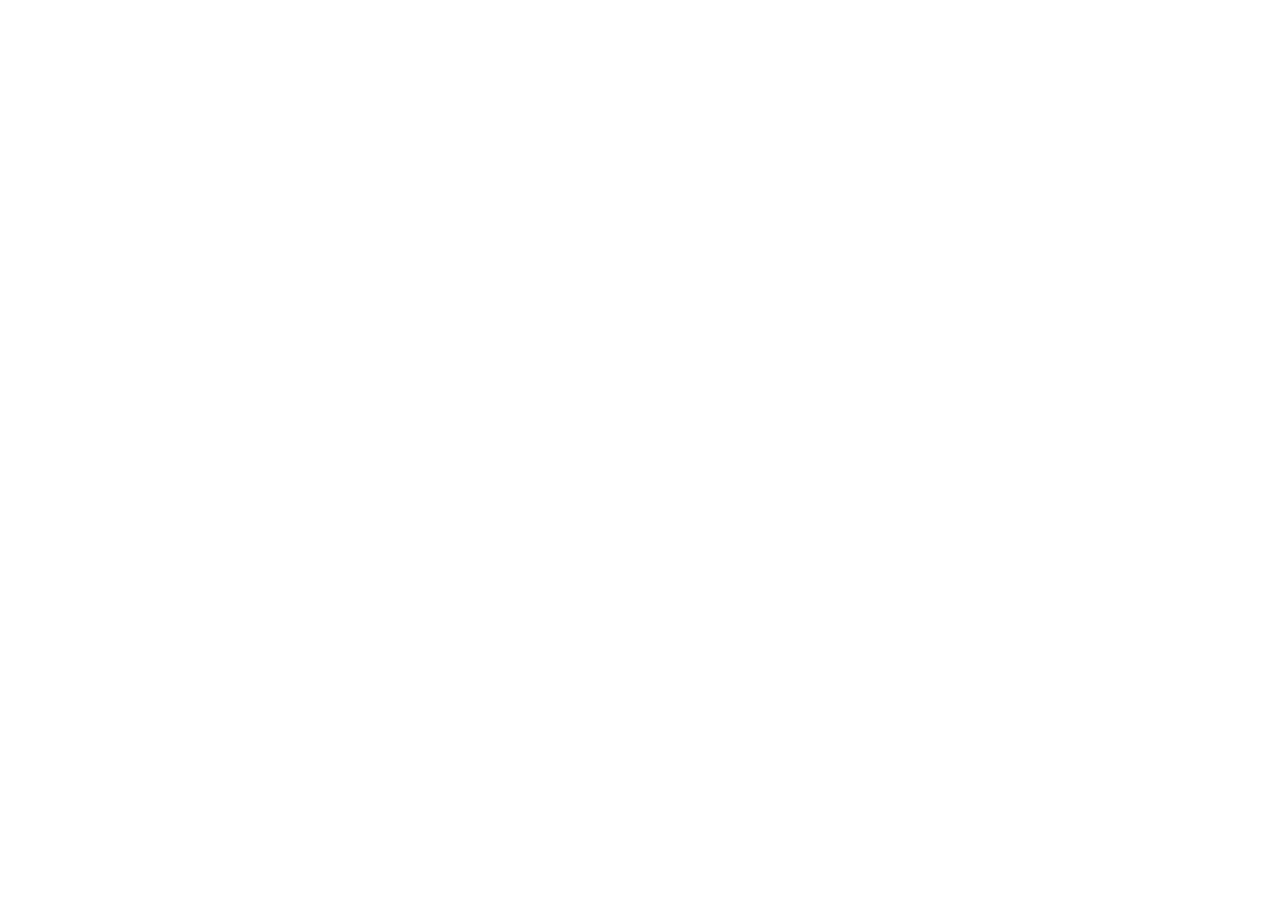
==== notes.html @ d9231bce "upload" ====
<!DOCTYPE html>
<html lang="en">
<head>
    <meta charset="UTF-8">
    <meta name="viewport" content="width=device-width, initial-scale=1.0">
    <title>Document</title>
    <link rel="stylesheet" href="global.css">
    <link rel="stylesheet" href="notes.css">
</head>
<body>
    
</body>
</html>
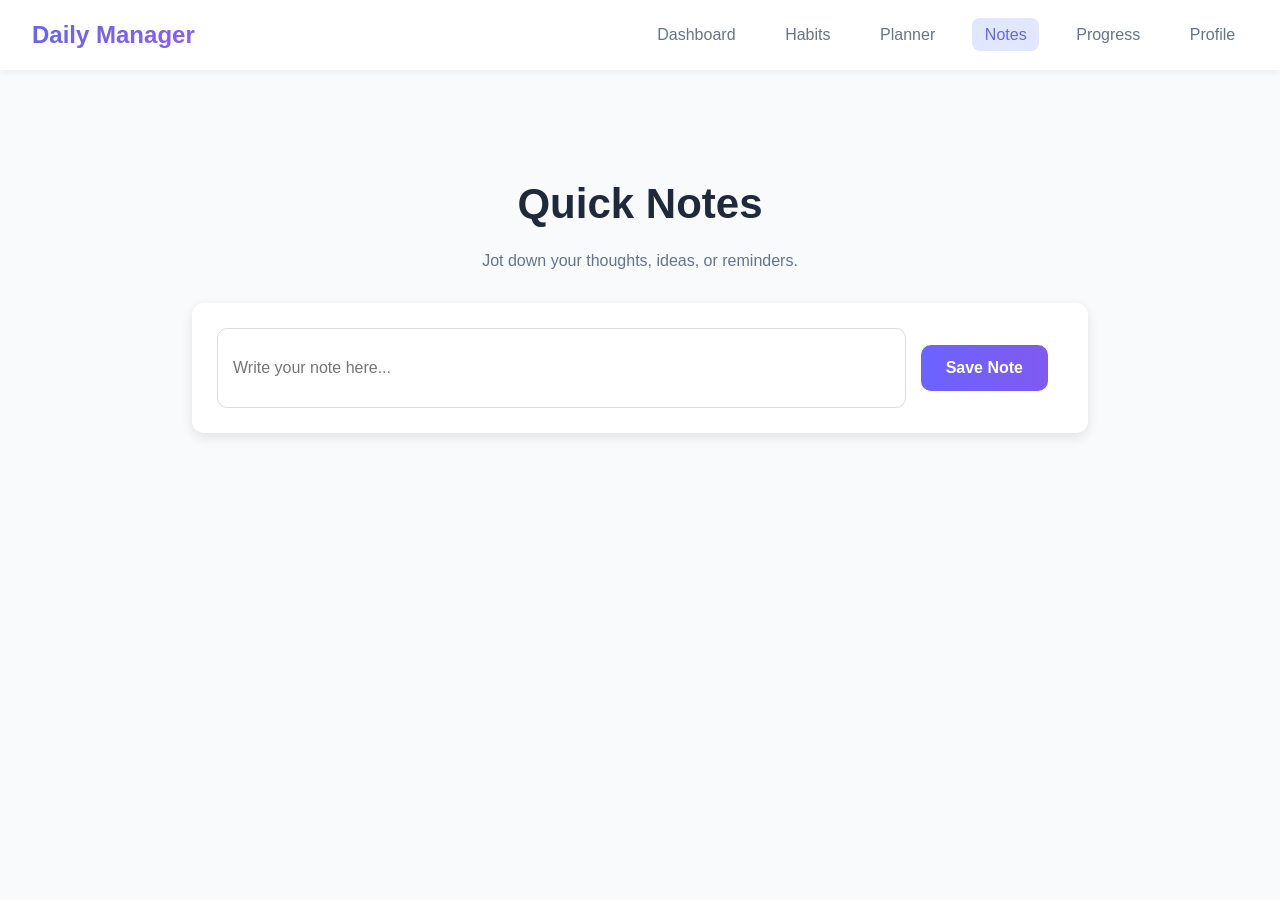
==== commit f29e1d59: "upadate" ====
--- a/notes.html
+++ b/notes.html
@@ -2,12 +2,41 @@
 <html lang="en">
 <head>
     <meta charset="UTF-8">
-    <meta name="viewport" content="width=device-width, initial-scale=1.0">
-    <title>Document</title>
-    <link rel="stylesheet" href="global.css">
-    <link rel="stylesheet" href="notes.css">
+    <title>Quick Notes</title>
+    <link rel="stylesheet" href="css/notes.css">
+    <link rel="stylesheet" href="css/global.css">
 </head>
 <body>
-    
+    <nav class="navbar">
+        <div class="logo">Daily Manager</div>
+        <ul class="nav-links">
+            <li><a href="index.html">Dashboard</a></li>
+            <li><a href="habits.html">Habits</a></li>
+            <li><a href="planner.html">Planner</a></li>
+            <li><a href="notes.html">Notes</a></li>
+            <li><a href="progress.html">Progress</a></li>
+            <li><a href="profile.html">Profile</a></li>
+        </ul>
+    </nav>
+
+
+    <section class="notes-section">
+        <h1>Quick Notes</h1>
+        <p>Jot down your thoughts, ideas, or reminders.</p>
+
+        <div class="notes-box">
+            <input id="notes-input" placeholder="Write your note here..."></input>
+            <button id="btn">Save Note</button>
+           <br>
+               
+        </div>
+      
+       <ul  class="item-list" id="notes-list" >
+
+            </ul>
+    </section>
+
+    <script src="javascript/notes.js"></script>
+    <script src="javascript/global.js"></script>
 </body>
 </html>
--- a/css/notes.css
+++ b/css/notes.css
@@ -0,0 +1,107 @@
+
+.notes-section {
+    text-align: center;
+    margin-top: 100px;
+}
+
+
+.notes-section h1 {
+    font-size: 42px;
+    color: #1e293b;
+    margin-bottom: 10px;
+}
+
+
+.notes-section p {
+    color: #64748b;
+    margin-bottom: 30px;
+}
+
+
+.notes-box {
+    width: 70%;
+    margin: auto;
+    background: white;
+    padding: 25px;
+    border-radius: 12px;
+    display: flex;
+    gap: 15px;
+    align-items: center;
+    box-shadow: 0 4px 12px rgba(0,0,0,0.1);
+}
+
+.notes-box input {
+    flex: 1;
+    padding: 15px;
+    height: 80px;
+    border-radius: 10px;
+    border: 1px solid #ddd;
+    font-size: 16px;
+    resize: none;
+}
+
+.notes-box button {
+    padding: 14px 25px;
+    background: linear-gradient(to right, #6c63ff, #7f5af0);
+    color: white;
+    border: none;
+    border-radius: 10px;
+    font-size: 16px;
+    cursor: pointer;
+}
+
+.notes-box button:hover {
+    opacity: 0.9;
+} 
+
+
+/* Habit Lists */
+.item-list {
+    list-style: none;
+    display: flex;
+    flex-direction: column;
+    gap: 1rem;
+}
+
+.list-item {
+    display: flex;
+    justify-content: space-between;
+    align-items: center;
+    padding: 1rem;
+    background: var(--card-bg);
+    border: 1px solid var(--border-color);
+    border-radius: var(--radius);
+    transition: var(--transition);
+}
+
+.list-item:hover {
+    background-color: #f1f5f9;
+}
+
+.list-item.completed {
+    opacity: 0.7;
+    background-color: #f8fafc;
+}
+
+.list-item.completed span {
+    text-decoration: line-through;
+    color: var(--text-muted);
+}
+
+.item-left {
+    display: flex;
+    align-items: center;
+    gap: 1rem;
+}
+
+input[type="checkbox"] {
+    width: 1.2rem;
+    height: 1.2rem;
+    accent-color: var(--primary);
+    cursor: pointer;
+}
+
+.item-list{
+     width: 70%;
+    margin-left: 230px;
+}
--- a/css/global.css
+++ b/css/global.css
@@ -0,0 +1,181 @@
+@import url('https://fonts.googleapis.com/css2?family=Outfit:wght@300;400;500;600;700&display=swap');
+
+:root {
+    /* Define primary colors and theme variables */
+    --primary: #6366f1;
+    --primary-hover: #4f46e5;
+    --secondary: #8b5cf6;
+    --bg-color: #f8fafc;
+    --text-color: #0f172a;
+    --text-muted: #64748b;
+    --card-bg: #ffffff;
+    --card-shadow: 0 10px 15px -3px rgba(0, 0, 0, 0.05), 0 4px 6px -2px rgba(0, 0, 0, 0.025);
+    --border-color: #e2e8f0;
+    --success: #10b981;
+    --danger: #ef4444;
+    --radius: 12px;
+    --transition: 0.3s ease;
+}
+
+* {
+    margin: 0;
+    padding: 0;
+    box-sizing: border-box;
+}
+
+body {
+    font-family: 'Outfit', sans-serif;
+    background-color: var(--bg-color);
+    color: var(--text-color);
+    line-height: 1.6;
+    display: flex;
+    flex-direction: column;
+    min-height: 100vh;
+}
+
+/* Navbar Styling */
+.navbar {
+    background: var(--card-bg);
+    padding: 1rem 2rem;
+    display: flex;
+    justify-content: space-between;
+    align-items: center;
+    box-shadow: 0 4px 6px -1px rgba(0, 0, 0, 0.05);
+    position: sticky;
+    top: 0;
+    z-index: 100;
+}
+
+.navbar .logo {
+    font-size: 1.5rem;
+    font-weight: 700;
+    background: linear-gradient(135deg, var(--primary), var(--secondary));
+    -webkit-background-clip: text;
+    -webkit-text-fill-color: transparent;
+}
+
+.nav-links {
+    list-style: none;
+    display: flex;
+    gap: 1.5rem;
+}
+
+.nav-links a {
+    text-decoration: none;
+    color: var(--text-muted);
+    font-weight: 500;
+    transition: var(--transition);
+    padding: 0.5rem 0.8rem;
+    border-radius: 8px;
+}
+
+.nav-links a:hover,
+.nav-links a.active {
+    color: var(--primary);
+    background-color: #e0e7ff;
+}
+
+/* Main Layout */
+.container {
+    flex: 1;
+    width: 100%;
+    max-width: 1000px;
+    margin: 2rem auto;
+    padding: 0 1.5rem;
+}
+
+/* Page Header */
+.page-header {
+    margin-bottom: 2rem;
+    text-align: center;
+}
+
+.page-header h1 {
+    font-size: 2.5rem;
+    margin-bottom: 0.5rem;
+    color: var(--text-color);
+}
+
+.page-header p {
+    color: var(--text-muted);
+    font-size: 1.1rem;
+}
+
+/* Card Styling */
+.card {
+    background: var(--card-bg);
+    border-radius: var(--radius);
+    padding: 1.5rem;
+    box-shadow: var(--card-shadow);
+    transition: var(--transition);
+    border: 1px solid var(--border-color);
+}
+
+.card:hover {
+    transform: translateY(-5px);
+    box-shadow: 0 20px 25px -5px rgba(0, 0, 0, 0.1), 0 10px 10px -5px rgba(0, 0, 0, 0.04);
+}
+
+/* Global Forms & Inputs */
+.input-group {
+    display: flex;
+    gap: 1rem;
+    margin-bottom: 2rem;
+    flex-wrap: wrap;
+}
+
+input[type="text"],
+input[type="time"],
+textarea {
+    flex: 1;
+    padding: 0.8rem 1rem;
+    border: 2px solid var(--border-color);
+    border-radius: 8px;
+    font-family: inherit;
+    font-size: 1rem;
+    transition: var(--transition);
+    outline: none;
+}
+
+input[type="text"]:focus,
+input[type="time"]:focus,
+textarea:focus {
+    border-color: var(--primary);
+    box-shadow: 0 0 0 3px rgba(99, 102, 241, 0.2);
+}
+
+button {
+    background: linear-gradient(135deg, var(--primary), var(--secondary));
+    color: white;
+    border: none;
+    padding: 0.8rem 1.5rem;
+    border-radius: 8px;
+    font-family: inherit;
+    font-size: 1rem;
+    font-weight: 600;
+    cursor: pointer;
+    transition: var(--transition);
+}
+
+button:hover {
+    transform: translateY(-2px);
+    box-shadow: 0 4px 12px rgba(99, 102, 241, 0.4);
+}
+
+button.danger {
+    background: var(--danger);
+}
+
+button.danger:hover {
+    box-shadow: 0 4px 12px rgba(239, 68, 68, 0.4);
+}
+
+/* Global Simple animations */
+@keyframes fadeIn {
+    from { opacity: 0; transform: translateY(10px); }
+    to { opacity: 1; transform: translateY(0); }
+}
+
+.fade-in {
+    animation: fadeIn 0.5s ease forwards;
+}
